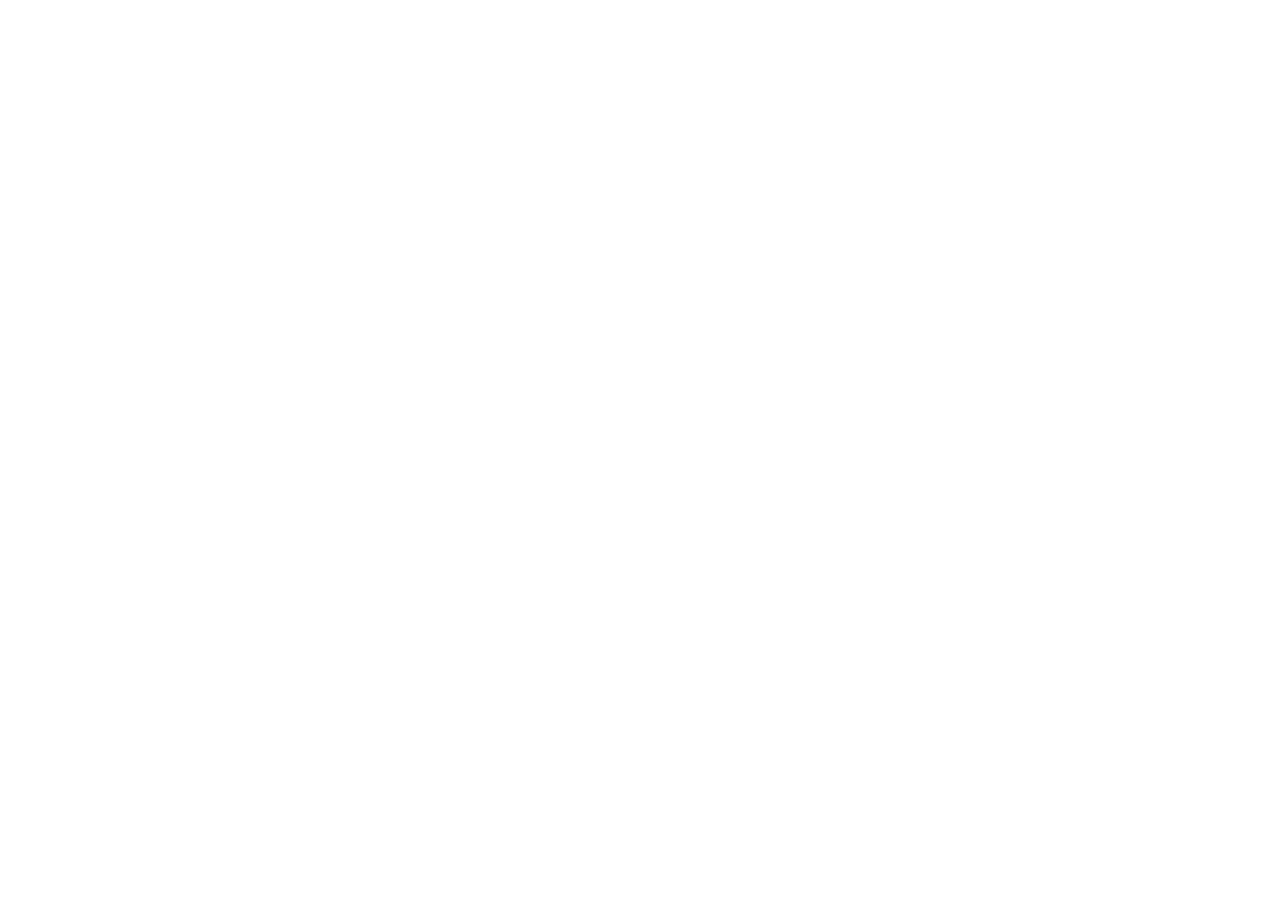
==== avalon/index.html @ 084e3e1e "阿瓦隆主持人" ====
<!DOCTYPE html>
<html lang="en">

<head>
  <meta charset="UTF-8" />
  <link rel="icon" href="/avalon/favicon.ico" />
  <meta name="viewport" content="width=device-width, initial-scale=1.0" />
  <title>Welcome to Vuetify 3</title>
  <script type="module" crossorigin src="/avalon/assets/index.dcb5db32.js"></script>
  <link rel="stylesheet" href="/avalon/assets/index.accbd1ca.css">
</head>

<body>
  <div id="app"></div>
  
</body>

</html>
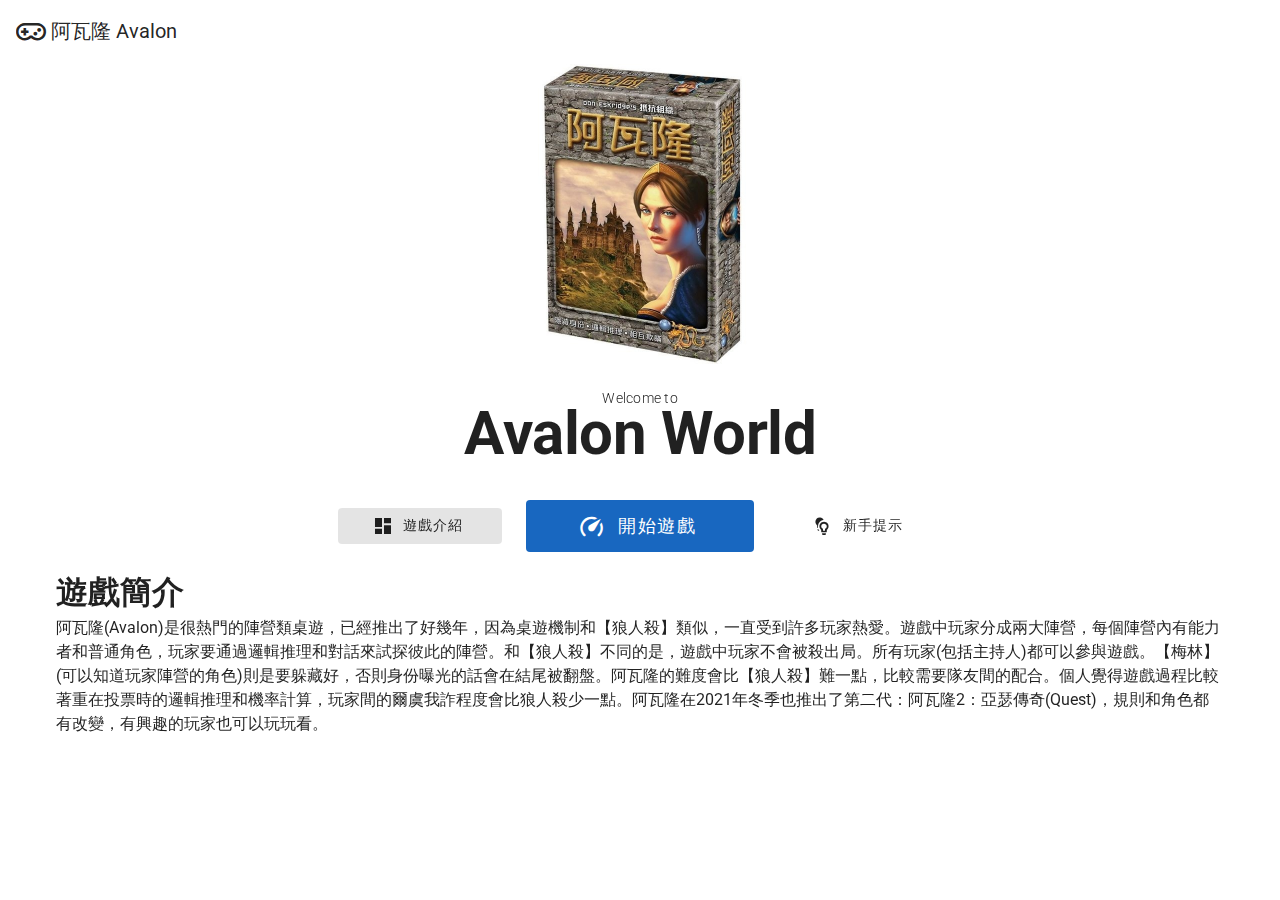
==== commit d9cdc3a8: "v1.1" ====
--- a/avalon/index.html
+++ b/avalon/index.html
@@ -6,7 +6,7 @@
   <link rel="icon" href="/avalon/favicon.ico" />
   <meta name="viewport" content="width=device-width, initial-scale=1.0" />
   <title>Welcome to Vuetify 3</title>
-  <script type="module" crossorigin src="/avalon/assets/index.dcb5db32.js"></script>
+  <script type="module" crossorigin src="/avalon/assets/index.b893ccb3.js"></script>
   <link rel="stylesheet" href="/avalon/assets/index.accbd1ca.css">
 </head>
 
